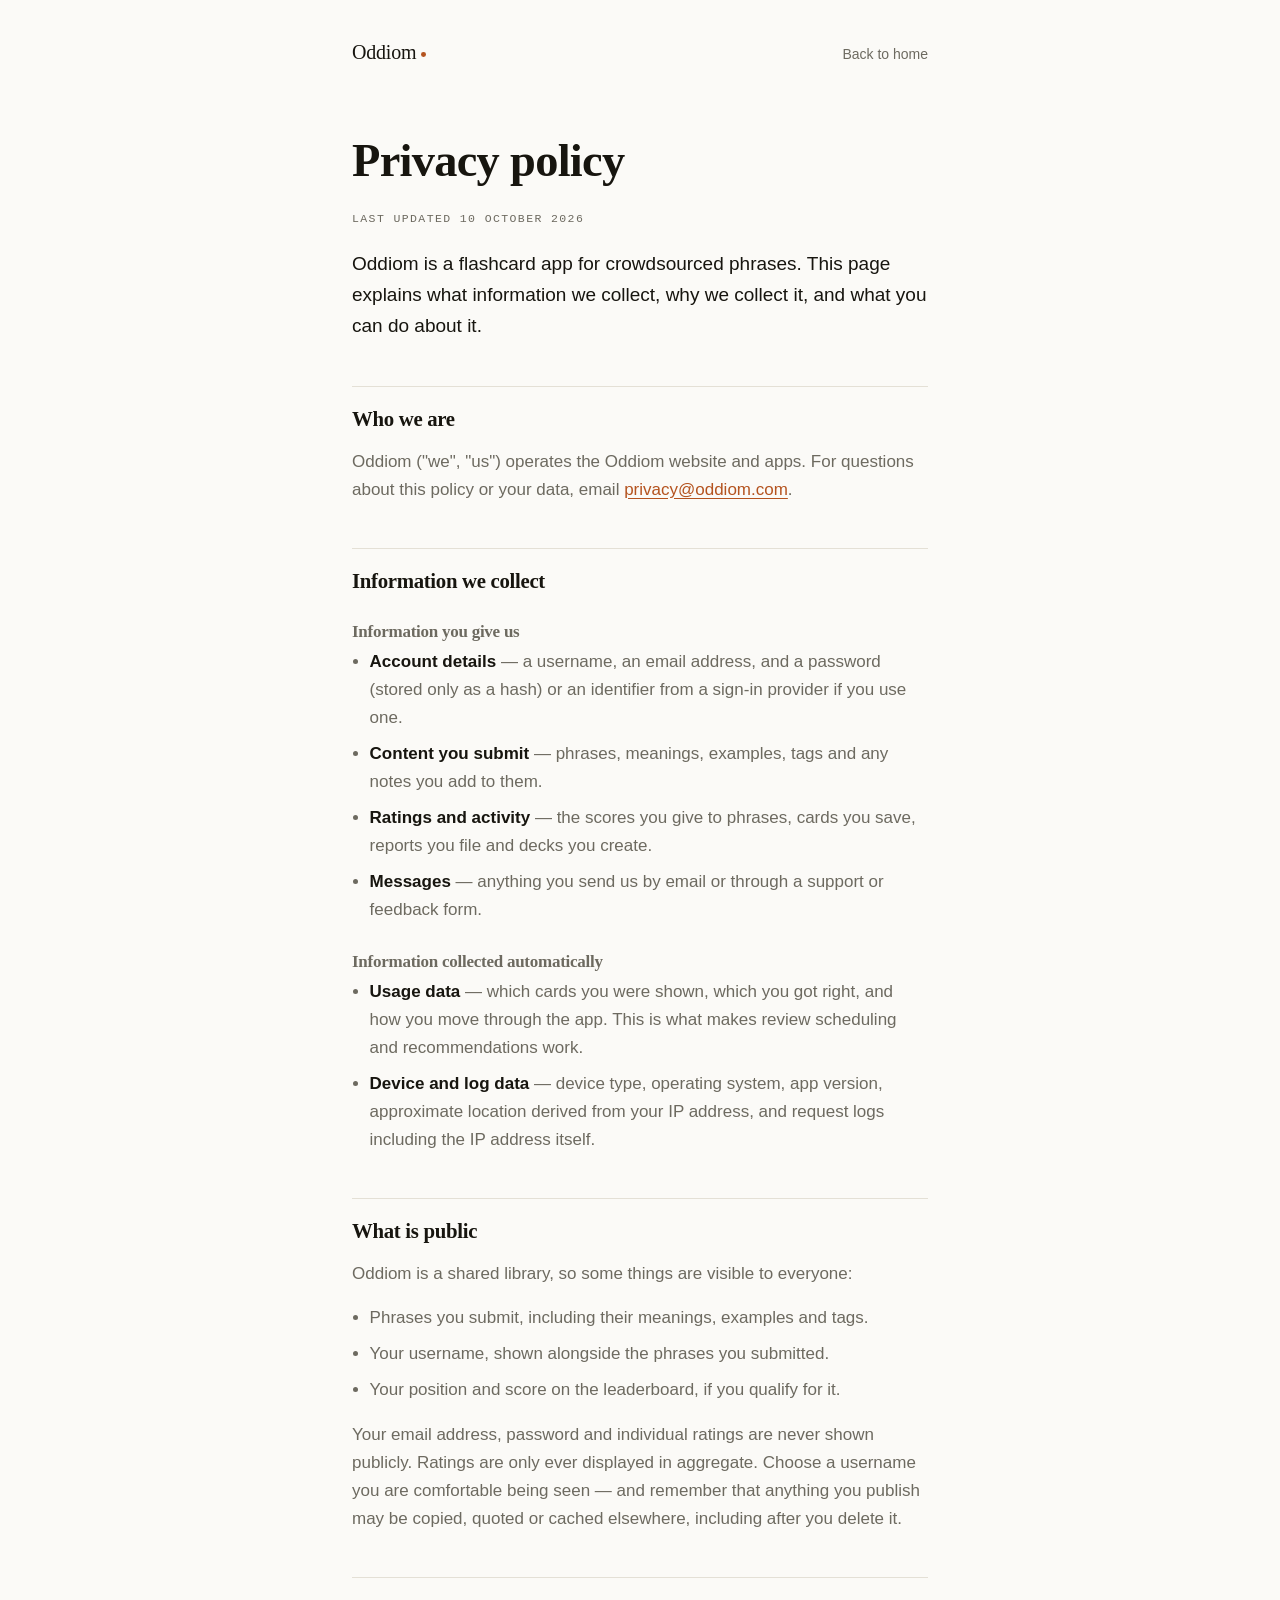
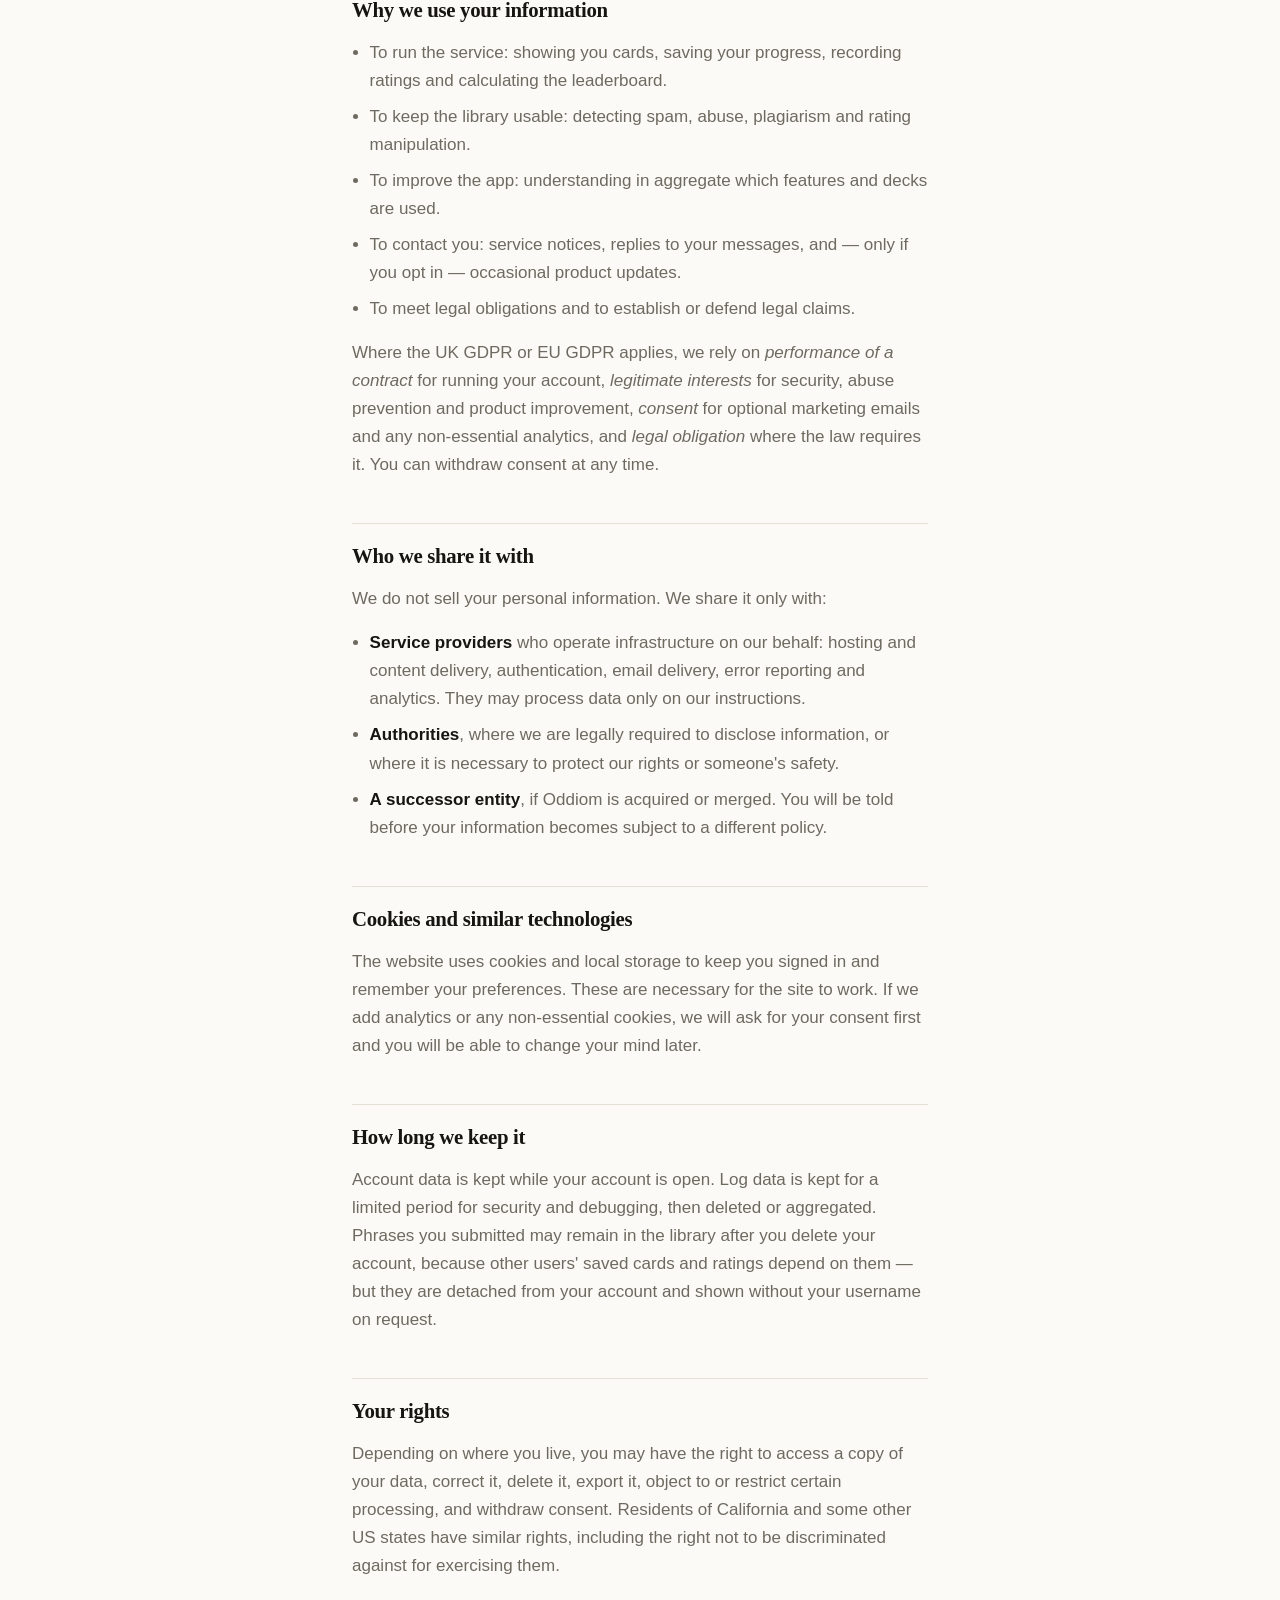
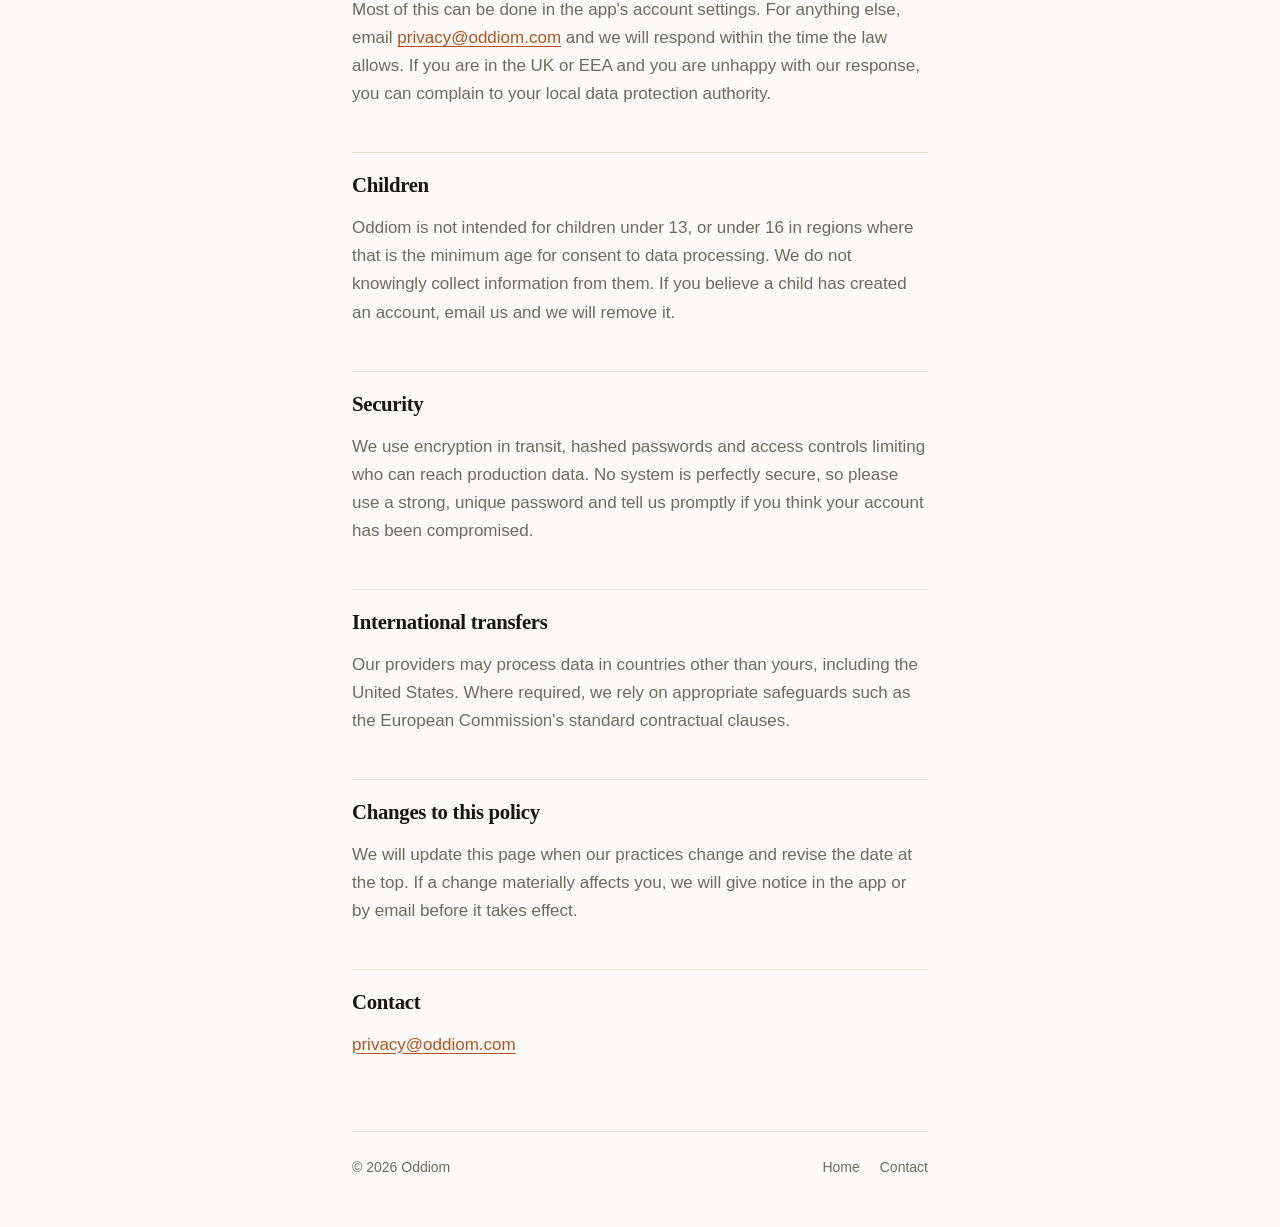
==== privacy-policy.html @ d89076b1 "webpage" ====
<!DOCTYPE html>
<html lang="en">
<head>
<meta charset="utf-8">
<meta name="viewport" content="width=device-width, initial-scale=1">
<title>Privacy policy — Oddiom</title>
<meta name="description" content="How Oddiom collects, uses and protects your information.">
<meta name="robots" content="index, follow">
<meta name="theme-color" content="#fbfaf7">
<link rel="icon" href="data:image/svg+xml,%3Csvg xmlns='http://www.w3.org/2000/svg' viewBox='0 0 32 32'%3E%3Crect width='32' height='32' rx='7' fill='%23b4531f'/%3E%3Ctext x='16' y='23' font-family='Georgia,serif' font-size='20' fill='%23fbfaf7' text-anchor='middle'%3EO%3C/text%3E%3C/svg%3E">
<link rel="stylesheet" href="styles.css">
</head>
<body>

<a class="skip" href="#main">Skip to content</a>

<header class="site-head">
  <a class="wordmark" href="index.html">Oddiom</a>
  <nav>
    <a href="index.html">Back to home</a>
  </nav>
</header>

<main id="main" class="prose">

  <h1>Privacy policy</h1>
  <p class="eyebrow">Last updated 10 October 2026</p>

  <p class="lede">
    Oddiom is a flashcard app for crowdsourced phrases. This page explains what
    information we collect, why we collect it, and what you can do about it.
  </p>

  <!-- TODO: replace with your registered entity name, address and jurisdiction. -->
  <h2>Who we are</h2>
  <p>
    Oddiom ("we", "us") operates the Oddiom website and apps. For questions
    about this policy or your data, email
    <a href="mailto:privacy@oddiom.com">privacy@oddiom.com</a>.
  </p>

  <h2>Information we collect</h2>
  <h3>Information you give us</h3>
  <ul>
    <li><strong>Account details</strong> — a username, an email address, and a
      password (stored only as a hash) or an identifier from a sign-in provider
      if you use one.</li>
    <li><strong>Content you submit</strong> — phrases, meanings, examples, tags
      and any notes you add to them.</li>
    <li><strong>Ratings and activity</strong> — the scores you give to phrases,
      cards you save, reports you file and decks you create.</li>
    <li><strong>Messages</strong> — anything you send us by email or through a
      support or feedback form.</li>
  </ul>

  <h3>Information collected automatically</h3>
  <ul>
    <li><strong>Usage data</strong> — which cards you were shown, which you got
      right, and how you move through the app. This is what makes review
      scheduling and recommendations work.</li>
    <li><strong>Device and log data</strong> — device type, operating system,
      app version, approximate location derived from your IP address, and
      request logs including the IP address itself.</li>
  </ul>

  <h2>What is public</h2>
  <p>
    Oddiom is a shared library, so some things are visible to everyone:
  </p>
  <ul>
    <li>Phrases you submit, including their meanings, examples and tags.</li>
    <li>Your username, shown alongside the phrases you submitted.</li>
    <li>Your position and score on the leaderboard, if you qualify for it.</li>
  </ul>
  <p>
    Your email address, password and individual ratings are never shown
    publicly. Ratings are only ever displayed in aggregate. Choose a username
    you are comfortable being seen — and remember that anything you publish may
    be copied, quoted or cached elsewhere, including after you delete it.
  </p>

  <h2>Why we use your information</h2>
  <ul>
    <li>To run the service: showing you cards, saving your progress, recording
      ratings and calculating the leaderboard.</li>
    <li>To keep the library usable: detecting spam, abuse, plagiarism and
      rating manipulation.</li>
    <li>To improve the app: understanding in aggregate which features and decks
      are used.</li>
    <li>To contact you: service notices, replies to your messages, and — only
      if you opt in — occasional product updates.</li>
    <li>To meet legal obligations and to establish or defend legal claims.</li>
  </ul>
  <p>
    Where the UK GDPR or EU GDPR applies, we rely on <em>performance of a
    contract</em> for running your account, <em>legitimate interests</em> for
    security, abuse prevention and product improvement, <em>consent</em> for
    optional marketing emails and any non-essential analytics, and <em>legal
    obligation</em> where the law requires it. You can withdraw consent at any
    time.
  </p>

  <h2>Who we share it with</h2>
  <p>
    We do not sell your personal information. We share it only with:
  </p>
  <ul>
    <!-- TODO: list your actual processors — hosting, auth, analytics, email, crash reporting. -->
    <li><strong>Service providers</strong> who operate infrastructure on our
      behalf: hosting and content delivery, authentication, email delivery,
      error reporting and analytics. They may process data only on our
      instructions.</li>
    <li><strong>Authorities</strong>, where we are legally required to disclose
      information, or where it is necessary to protect our rights or someone's
      safety.</li>
    <li><strong>A successor entity</strong>, if Oddiom is acquired or merged.
      You will be told before your information becomes subject to a different
      policy.</li>
  </ul>

  <h2>Cookies and similar technologies</h2>
  <p>
    The website uses cookies and local storage to keep you signed in and
    remember your preferences. These are necessary for the site to work. If we
    add analytics or any non-essential cookies, we will ask for your consent
    first and you will be able to change your mind later.
  </p>

  <h2>How long we keep it</h2>
  <p>
    Account data is kept while your account is open. Log data is kept for a
    limited period for security and debugging, then deleted or aggregated.
    Phrases you submitted may remain in the library after you delete your
    account, because other users' saved cards and ratings depend on them — but
    they are detached from your account and shown without your username on
    request.
  </p>

  <h2>Your rights</h2>
  <p>
    Depending on where you live, you may have the right to access a copy of
    your data, correct it, delete it, export it, object to or restrict certain
    processing, and withdraw consent. Residents of California and some other
    US states have similar rights, including the right not to be discriminated
    against for exercising them.
  </p>
  <p>
    Most of this can be done in the app's account settings. For anything else,
    email <a href="mailto:privacy@oddiom.com">privacy@oddiom.com</a> and we will
    respond within the time the law allows. If you are in the UK or EEA and
    you are unhappy with our response, you can complain to your local data
    protection authority.
  </p>

  <h2>Children</h2>
  <p>
    Oddiom is not intended for children under 13, or under 16 in regions where
    that is the minimum age for consent to data processing. We do not knowingly
    collect information from them. If you believe a child has created an
    account, email us and we will remove it.
  </p>

  <h2>Security</h2>
  <p>
    We use encryption in transit, hashed passwords and access controls limiting
    who can reach production data. No system is perfectly secure, so please use
    a strong, unique password and tell us promptly if you think your account
    has been compromised.
  </p>

  <h2>International transfers</h2>
  <p>
    Our providers may process data in countries other than yours, including the
    United States. Where required, we rely on appropriate safeguards such as
    the European Commission's standard contractual clauses.
  </p>

  <h2>Changes to this policy</h2>
  <p>
    We will update this page when our practices change and revise the date at
    the top. If a change materially affects you, we will give notice in the app
    or by email before it takes effect.
  </p>

  <h2>Contact</h2>
  <p>
    <a href="mailto:privacy@oddiom.com">privacy@oddiom.com</a>
  </p>

</main>

<footer class="site-foot">
  <p>© 2026 Oddiom</p>
  <nav>
    <a href="index.html">Home</a>
    <a href="mailto:hello@oddiom.com">Contact</a>
  </nav>
</footer>

</body>
</html>
---- styles.css ----
/* Oddiom — minimal stylesheet
   One file, no dependencies. Light and dark via prefers-color-scheme. */

:root {
  --bg:      #fbfaf7;
  --fg:      #17150f;
  --muted:   #6d6a60;
  --line:    #e4e0d6;
  --card:    #ffffff;
  --accent:  #b4531f;

  --sans: -apple-system, BlinkMacSystemFont, "Segoe UI", Helvetica, Arial, sans-serif;
  --serif: "Iowan Old Style", Palatino, "Palatino Linotype", Georgia, serif;
  --mono: ui-monospace, SFMono-Regular, Menlo, Consolas, monospace;

  --measure: 36rem;
  --gap: 4.5rem;
}

@media (prefers-color-scheme: dark) {
  :root {
    --bg:     #121210;
    --fg:     #f1efe7;
    --muted:  #99968b;
    --line:   #2b2a26;
    --card:   #1b1b18;
    --accent: #e3925e;
  }
}

*, *::before, *::after { box-sizing: border-box; }

html { -webkit-text-size-adjust: 100%; }

body {
  margin: 0;
  padding: 0 1.5rem;
  background: var(--bg);
  color: var(--fg);
  font-family: var(--sans);
  font-size: 1.0625rem;
  line-height: 1.65;
  -webkit-font-smoothing: antialiased;
}

/* ---------- links ---------- */

a { color: inherit; text-underline-offset: 0.2em; }
a:hover { color: var(--accent); }
a:focus-visible {
  outline: 2px solid var(--accent);
  outline-offset: 3px;
  border-radius: 2px;
}

.skip {
  position: absolute;
  left: -9999px;
}
.skip:focus {
  left: 1.5rem;
  top: 1rem;
  padding: 0.5rem 0.75rem;
  background: var(--card);
  border: 1px solid var(--line);
  z-index: 10;
}

/* ---------- header / footer ---------- */

.site-head,
.site-foot {
  max-width: var(--measure);
  margin: 0 auto;
  display: flex;
  flex-wrap: wrap;
  gap: 0.5rem 1.25rem;
  align-items: baseline;
  justify-content: space-between;
}

.site-head {
  padding: 2.25rem 0 0;
}

.wordmark {
  font-family: var(--serif);
  font-size: 1.25rem;
  letter-spacing: -0.01em;
  text-decoration: none;
}
.wordmark::after {
  content: "";
  display: inline-block;
  width: 0.3rem;
  height: 0.3rem;
  margin-left: 0.3rem;
  border-radius: 50%;
  background: var(--accent);
  vertical-align: 0.1em;
}

.site-head nav,
.site-foot nav {
  display: flex;
  gap: 1.25rem;
  font-size: 0.875rem;
}
.site-head nav a,
.site-foot nav a { color: var(--muted); text-decoration: none; }
.site-head nav a:hover,
.site-foot nav a:hover { color: var(--accent); }

.site-foot {
  margin-top: var(--gap);
  padding: 1.5rem 0 3rem;
  border-top: 1px solid var(--line);
  font-size: 0.875rem;
  color: var(--muted);
}
.site-foot p { margin: 0; }

/* ---------- layout ---------- */

main {
  max-width: var(--measure);
  margin: 0 auto;
}

section { margin-top: var(--gap); }

h1, h2, h3 {
  font-family: var(--serif);
  font-weight: 600;
  letter-spacing: -0.015em;
  line-height: 1.2;
}

h1 {
  font-size: clamp(2rem, 7vw, 2.9rem);
  margin: 0 0 1.25rem;
}

h2 {
  font-size: 1.3rem;
  margin: 0 0 1rem;
}

h3 {
  font-size: 1.0625rem;
  margin: 0 0 0.35rem;
}

p { margin: 0 0 1rem; }

.eyebrow {
  font-family: var(--mono);
  font-size: 0.72rem;
  letter-spacing: 0.12em;
  text-transform: uppercase;
  color: var(--muted);
  margin: 0 0 1.25rem;
}

.lede {
  font-size: 1.1875rem;
  color: var(--muted);
}

/* ---------- hero ---------- */

.hero { margin-top: 5rem; }

.cta {
  display: flex;
  flex-wrap: wrap;
  align-items: center;
  gap: 1rem;
  margin-top: 2rem;
}

.btn {
  display: inline-block;
  padding: 0.6rem 1.15rem;
  border: 1px solid var(--fg);
  border-radius: 999px;
  font-size: 0.9375rem;
  text-decoration: none;
  transition: background 0.15s ease, color 0.15s ease, border-color 0.15s ease;
}
.btn:hover {
  background: var(--fg);
  border-color: var(--fg);
  color: var(--bg);
}

.note {
  font-family: var(--mono);
  font-size: 0.75rem;
  letter-spacing: 0.08em;
  text-transform: uppercase;
  color: var(--muted);
}

/* ---------- example card ---------- */

.demo h2 { margin-bottom: 1rem; }

.flip {
  perspective: 1200px;
  height: 230px;
  cursor: pointer;
  outline-offset: 6px;
}

.flip-inner {
  position: relative;
  width: 100%;
  height: 100%;
  transition: transform 0.6s cubic-bezier(0.4, 0.1, 0.2, 1);
  transform-style: preserve-3d;
}

.flip:hover .flip-inner,
.flip:focus .flip-inner,
.flip:focus-within .flip-inner {
  transform: rotateY(180deg);
}

.face {
  position: absolute;
  inset: 0;
  display: flex;
  flex-direction: column;
  justify-content: center;
  gap: 0.75rem;
  padding: 1.75rem;
  background: var(--card);
  border: 1px solid var(--line);
  border-radius: 10px;
  backface-visibility: hidden;
  -webkit-backface-visibility: hidden;
}

.back { transform: rotateY(180deg); }

.tag {
  font-family: var(--mono);
  font-size: 0.68rem;
  letter-spacing: 0.12em;
  text-transform: uppercase;
  color: var(--accent);
}

.phrase {
  font-family: var(--serif);
  font-size: clamp(1.5rem, 5.5vw, 1.9rem);
  line-height: 1.15;
  margin: 0;
}

.hint,
.credit {
  font-family: var(--mono);
  font-size: 0.7rem;
  letter-spacing: 0.08em;
  text-transform: uppercase;
  color: var(--muted);
}

.meaning { margin: 0; }

@media (prefers-reduced-motion: reduce) {
  .flip-inner { transition: none; }
}

/* ---------- steps ---------- */

.steps {
  list-style: none;
  counter-reset: step;
  margin: 0;
  padding: 0;
  display: grid;
  gap: 2rem;
}

.steps li {
  counter-increment: step;
  padding-left: 2.5rem;
  position: relative;
}

.steps li::before {
  content: counter(step, decimal-leading-zero);
  position: absolute;
  left: 0;
  top: 0.15rem;
  font-family: var(--mono);
  font-size: 0.75rem;
  color: var(--accent);
}

.steps p { margin: 0; color: var(--muted); }

/* ---------- categories ---------- */

.cats {
  list-style: none;
  margin: 0;
  padding: 0;
  border-top: 1px solid var(--line);
}

.cats li {
  display: flex;
  flex-wrap: wrap;
  gap: 0.25rem 1.5rem;
  justify-content: space-between;
  padding: 0.85rem 0;
  border-bottom: 1px solid var(--line);
}

.cats strong { font-weight: 600; }
.cats span { color: var(--muted); font-size: 0.9375rem; }

/* ---------- leaderboard blurb ---------- */

.board p { color: var(--muted); margin: 0; }

/* ---------- faq ---------- */

.faq { margin: 0; }

.faq dt {
  font-weight: 600;
  margin-top: 1.5rem;
}
.faq dt:first-of-type { margin-top: 0; }

.faq dd {
  margin: 0.25rem 0 0;
  color: var(--muted);
}

/* ---------- privacy page ---------- */

.prose { margin-top: 4rem; }

.prose h2 {
  margin-top: 2.75rem;
  padding-top: 1.25rem;
  border-top: 1px solid var(--line);
}

.prose h3 {
  margin-top: 1.75rem;
  color: var(--muted);
}

.prose ul {
  margin: 0 0 1rem;
  padding-left: 1.1rem;
}

.prose li { margin-bottom: 0.5rem; }

.prose p,
.prose li { color: var(--muted); }

.prose .lede { color: var(--fg); }

.prose strong { color: var(--fg); }

.prose a { color: var(--accent); }
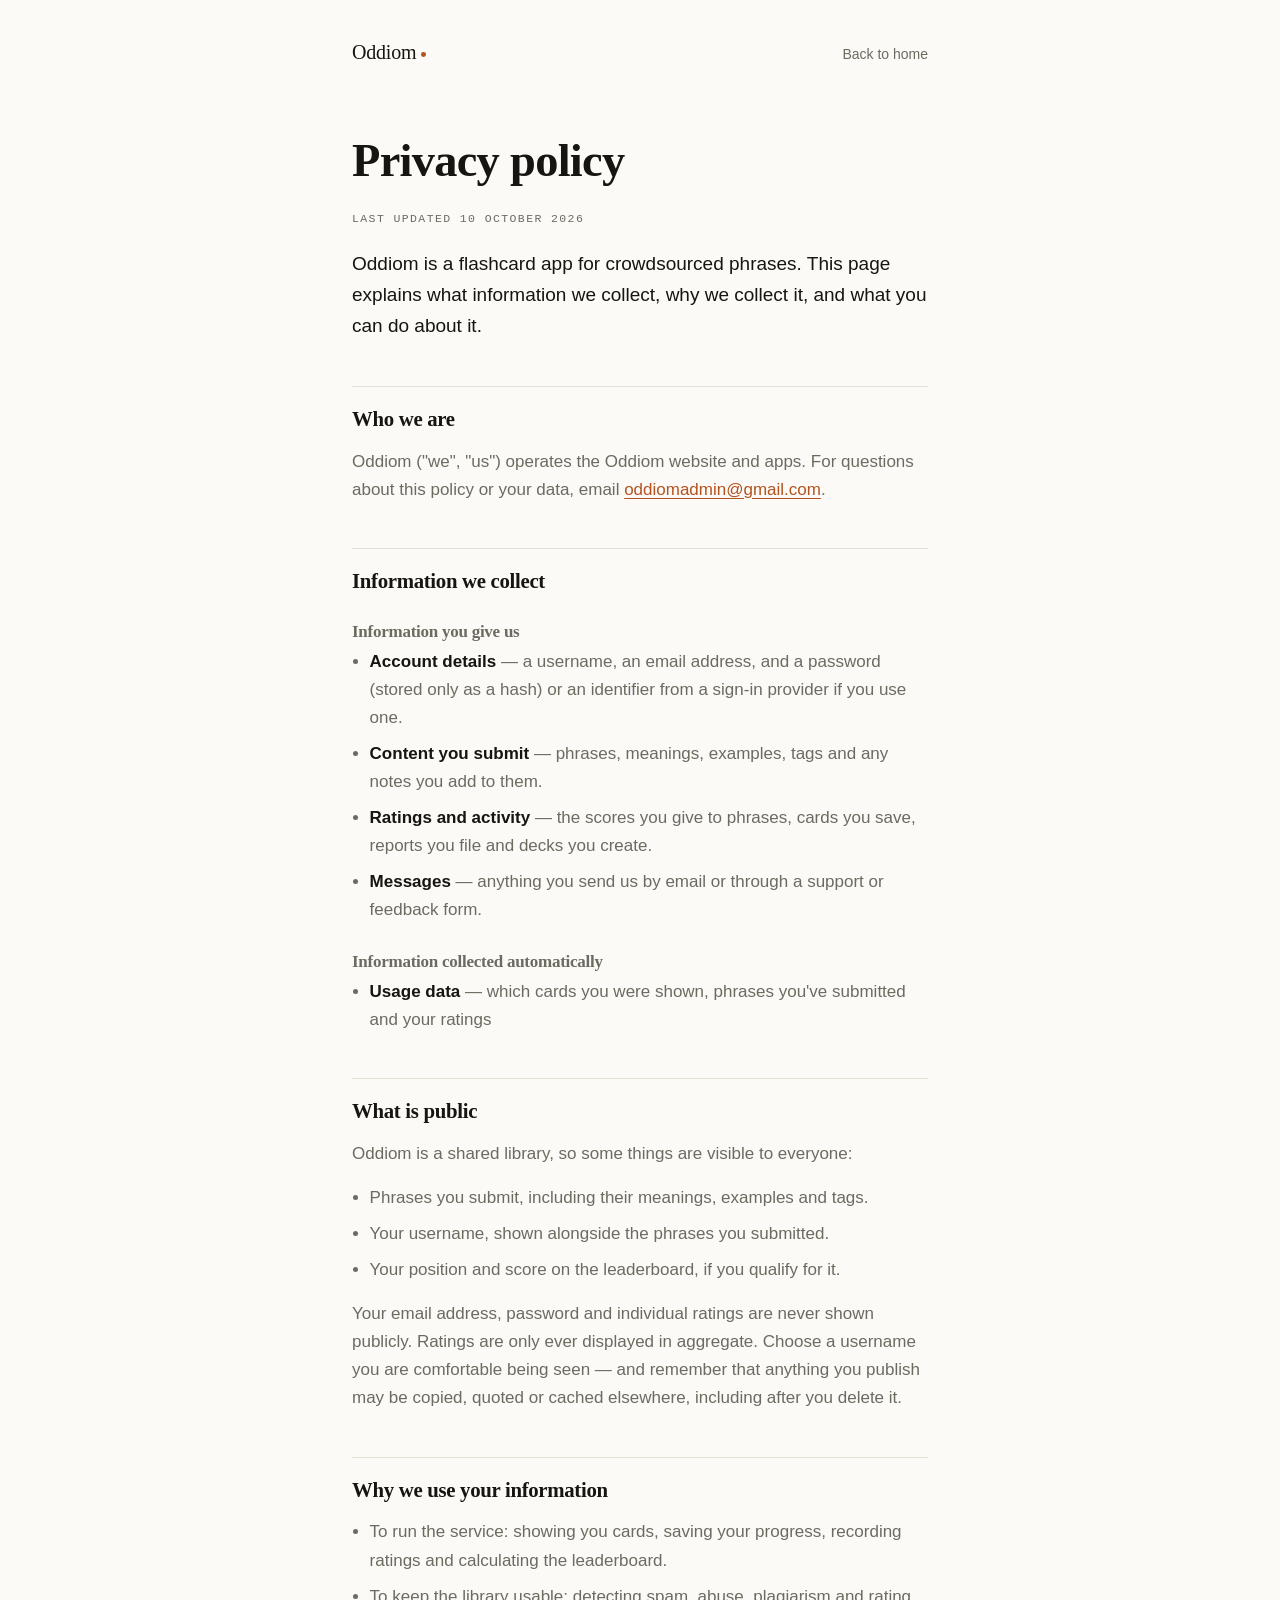
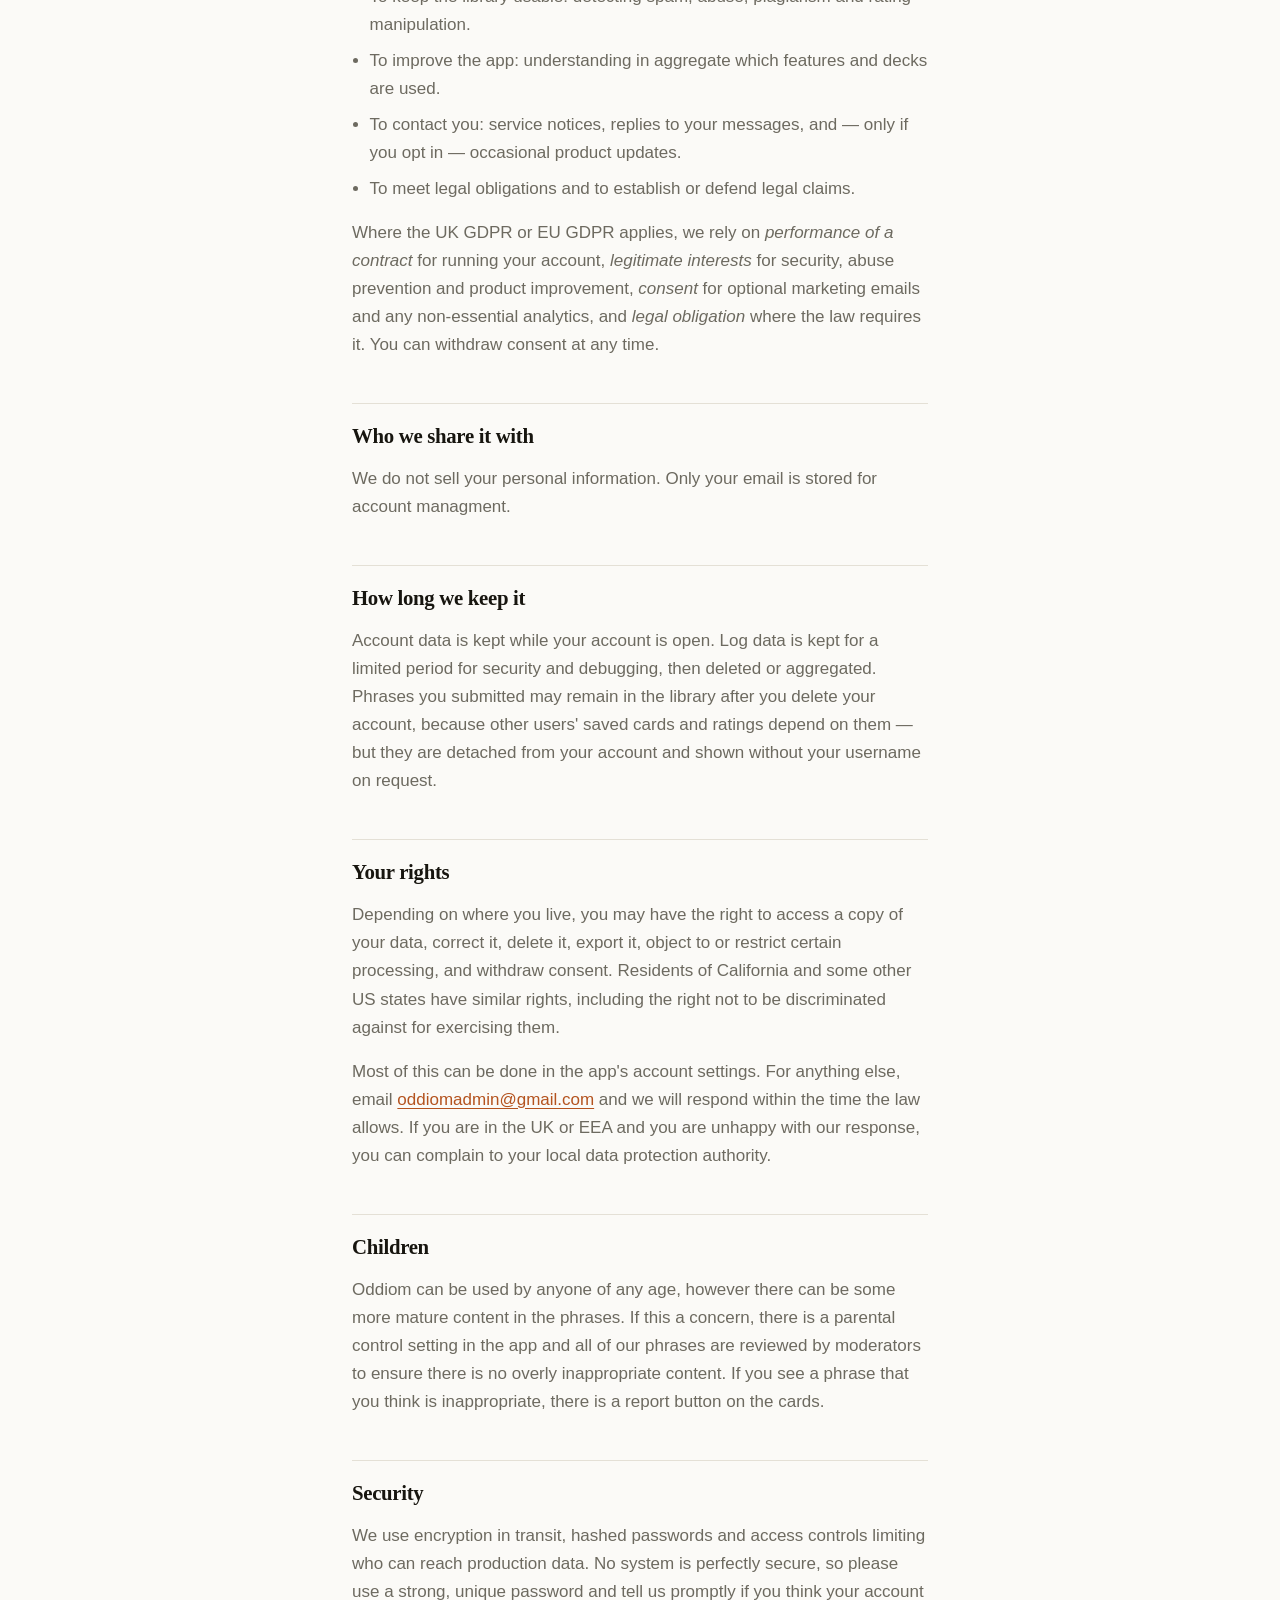
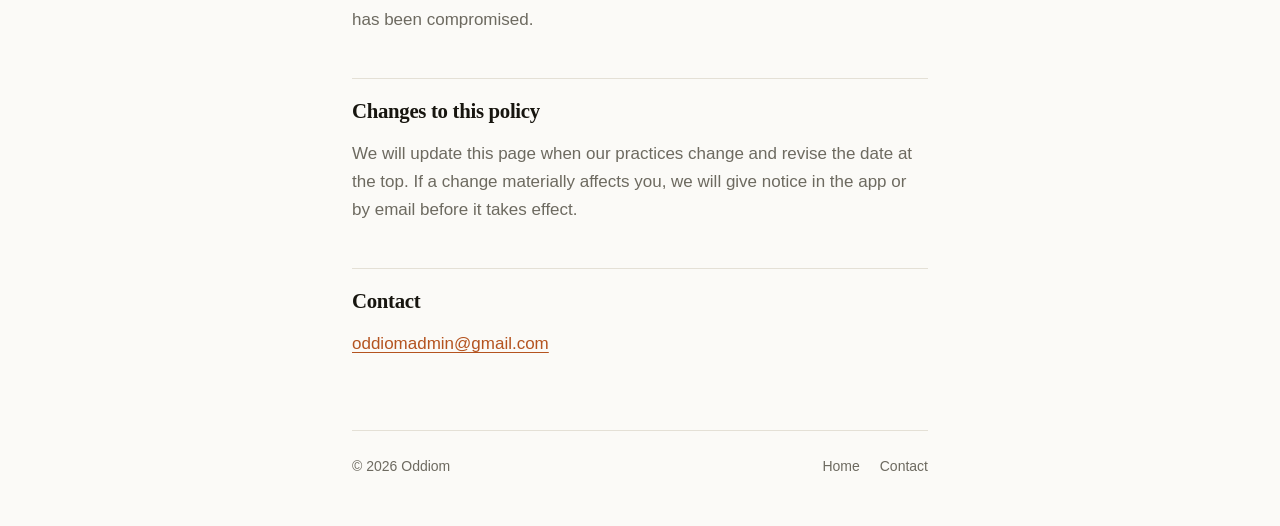
==== commit 50580682: "privacy" ====
--- a/privacy-policy.html
+++ b/privacy-policy.html
@@ -36,7 +36,7 @@
   <p>
     Oddiom ("we", "us") operates the Oddiom website and apps. For questions
     about this policy or your data, email
-    <a href="mailto:privacy@oddiom.com">privacy@oddiom.com</a>.
+    <a href="mailto:oddiomadmin@gmail.com">oddiomadmin@gmail.com</a>.
   </p>
 
   <h2>Information we collect</h2>
@@ -55,12 +55,8 @@
 
   <h3>Information collected automatically</h3>
   <ul>
-    <li><strong>Usage data</strong> — which cards you were shown, which you got
-      right, and how you move through the app. This is what makes review
-      scheduling and recommendations work.</li>
-    <li><strong>Device and log data</strong> — device type, operating system,
-      app version, approximate location derived from your IP address, and
-      request logs including the IP address itself.</li>
+    <li><strong>Usage data</strong> — which cards you were shown, phrases you've submitted and your ratings
+    </li>
   </ul>
 
   <h2>What is public</h2>
@@ -102,28 +98,7 @@
 
   <h2>Who we share it with</h2>
   <p>
-    We do not sell your personal information. We share it only with:
-  </p>
-  <ul>
-    <!-- TODO: list your actual processors — hosting, auth, analytics, email, crash reporting. -->
-    <li><strong>Service providers</strong> who operate infrastructure on our
-      behalf: hosting and content delivery, authentication, email delivery,
-      error reporting and analytics. They may process data only on our
-      instructions.</li>
-    <li><strong>Authorities</strong>, where we are legally required to disclose
-      information, or where it is necessary to protect our rights or someone's
-      safety.</li>
-    <li><strong>A successor entity</strong>, if Oddiom is acquired or merged.
-      You will be told before your information becomes subject to a different
-      policy.</li>
-  </ul>
-
-  <h2>Cookies and similar technologies</h2>
-  <p>
-    The website uses cookies and local storage to keep you signed in and
-    remember your preferences. These are necessary for the site to work. If we
-    add analytics or any non-essential cookies, we will ask for your consent
-    first and you will be able to change your mind later.
+    We do not sell your personal information. Only your email is stored for account managment.
   </p>
 
   <h2>How long we keep it</h2>
@@ -146,7 +121,7 @@
   </p>
   <p>
     Most of this can be done in the app's account settings. For anything else,
-    email <a href="mailto:privacy@oddiom.com">privacy@oddiom.com</a> and we will
+    email <a href="mailto:oddiomadmin@gmail.com">oddiomadmin@gmail.com</a> and we will
     respond within the time the law allows. If you are in the UK or EEA and
     you are unhappy with our response, you can complain to your local data
     protection authority.
@@ -154,10 +129,10 @@
 
   <h2>Children</h2>
   <p>
-    Oddiom is not intended for children under 13, or under 16 in regions where
-    that is the minimum age for consent to data processing. We do not knowingly
-    collect information from them. If you believe a child has created an
-    account, email us and we will remove it.
+    Oddiom can be used by anyone of any age, however there can be some more mature content
+    in the phrases. If this a concern, there is a parental control setting in the app and all
+    of our phrases are reviewed by moderators to ensure there is no overly inappropriate content. If
+    you see a phrase that you think is inappropriate, there is a report button on the cards.
   </p>
 
   <h2>Security</h2>
@@ -166,13 +141,6 @@
     who can reach production data. No system is perfectly secure, so please use
     a strong, unique password and tell us promptly if you think your account
     has been compromised.
-  </p>
-
-  <h2>International transfers</h2>
-  <p>
-    Our providers may process data in countries other than yours, including the
-    United States. Where required, we rely on appropriate safeguards such as
-    the European Commission's standard contractual clauses.
   </p>
 
   <h2>Changes to this policy</h2>
@@ -184,7 +152,7 @@
 
   <h2>Contact</h2>
   <p>
-    <a href="mailto:privacy@oddiom.com">privacy@oddiom.com</a>
+    <a href="mailto:oddiomadmin@gmail.com">oddiomadmin@gmail.com</a>
   </p>
 
 </main>
@@ -193,7 +161,7 @@
   <p>© 2026 Oddiom</p>
   <nav>
     <a href="index.html">Home</a>
-    <a href="mailto:hello@oddiom.com">Contact</a>
+    <a href="mailto:oddiomadmin@gmail.com">Contact</a>
   </nav>
 </footer>
 
